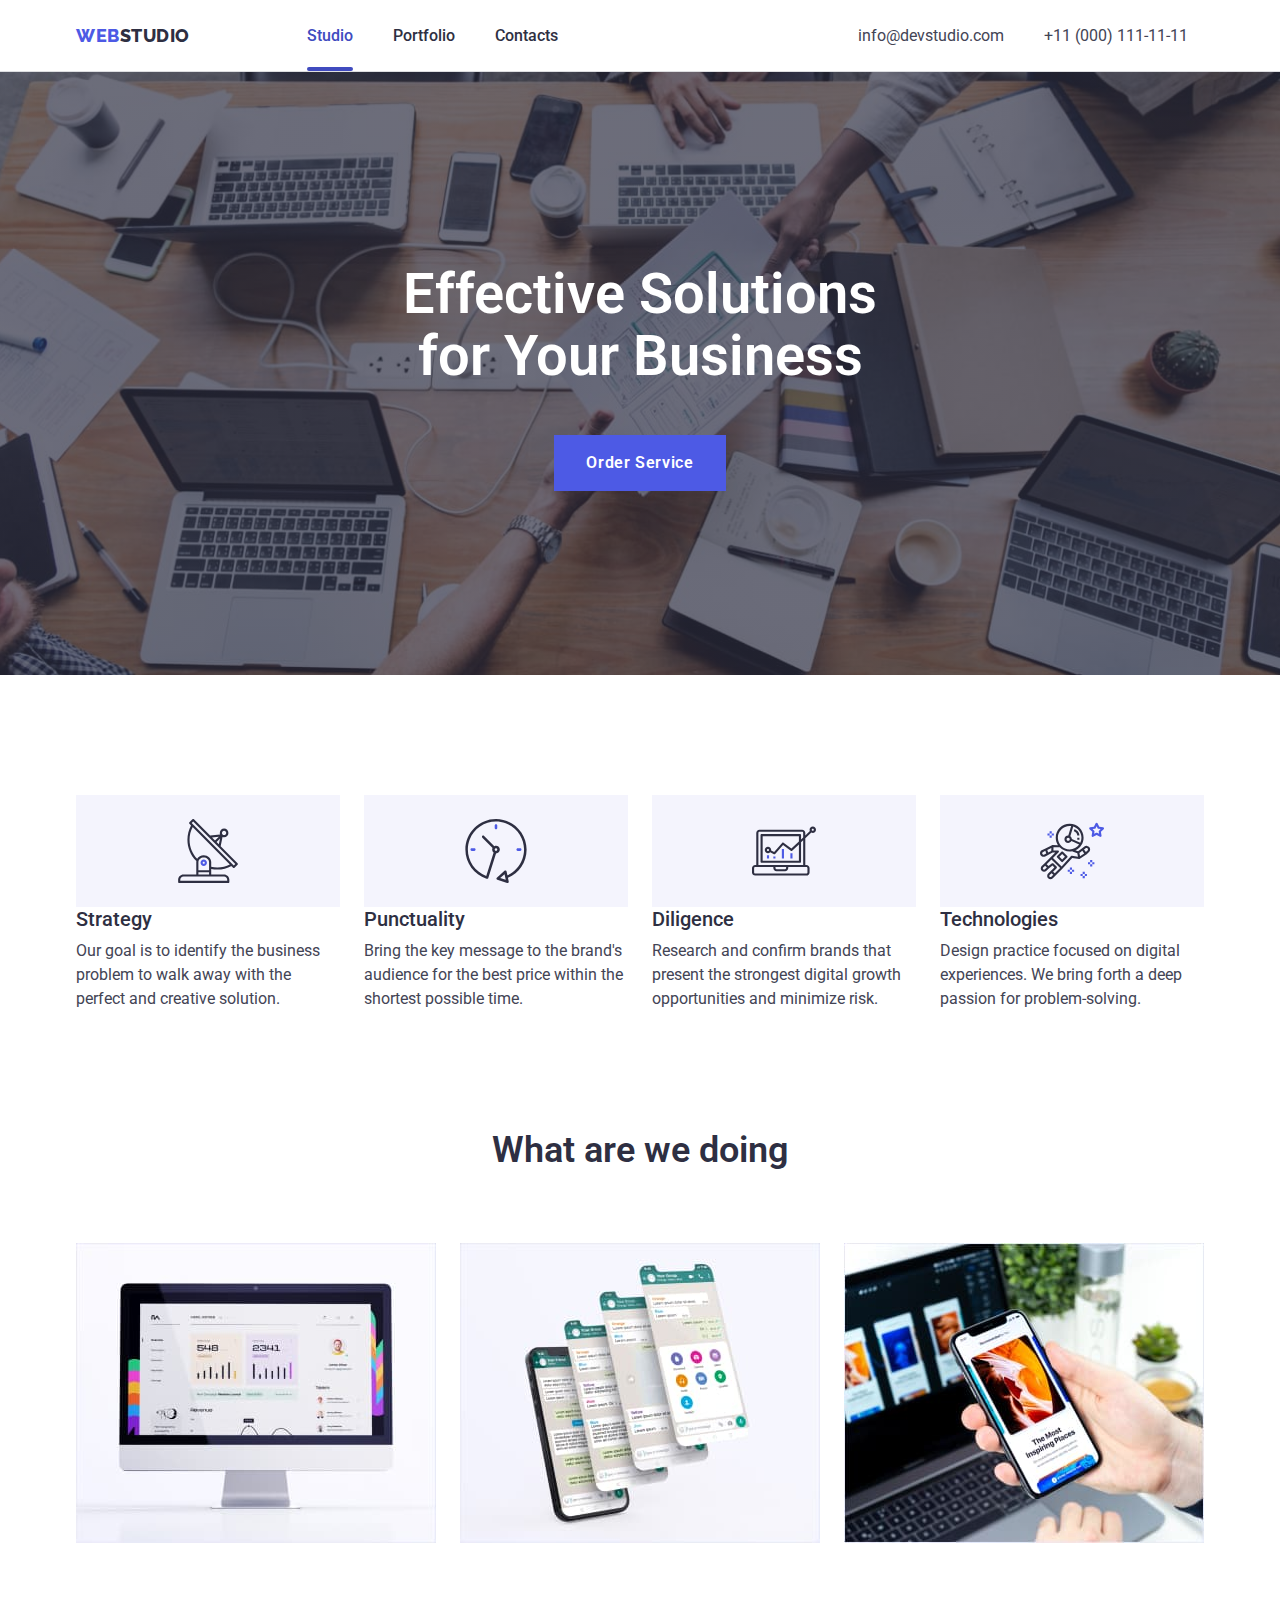
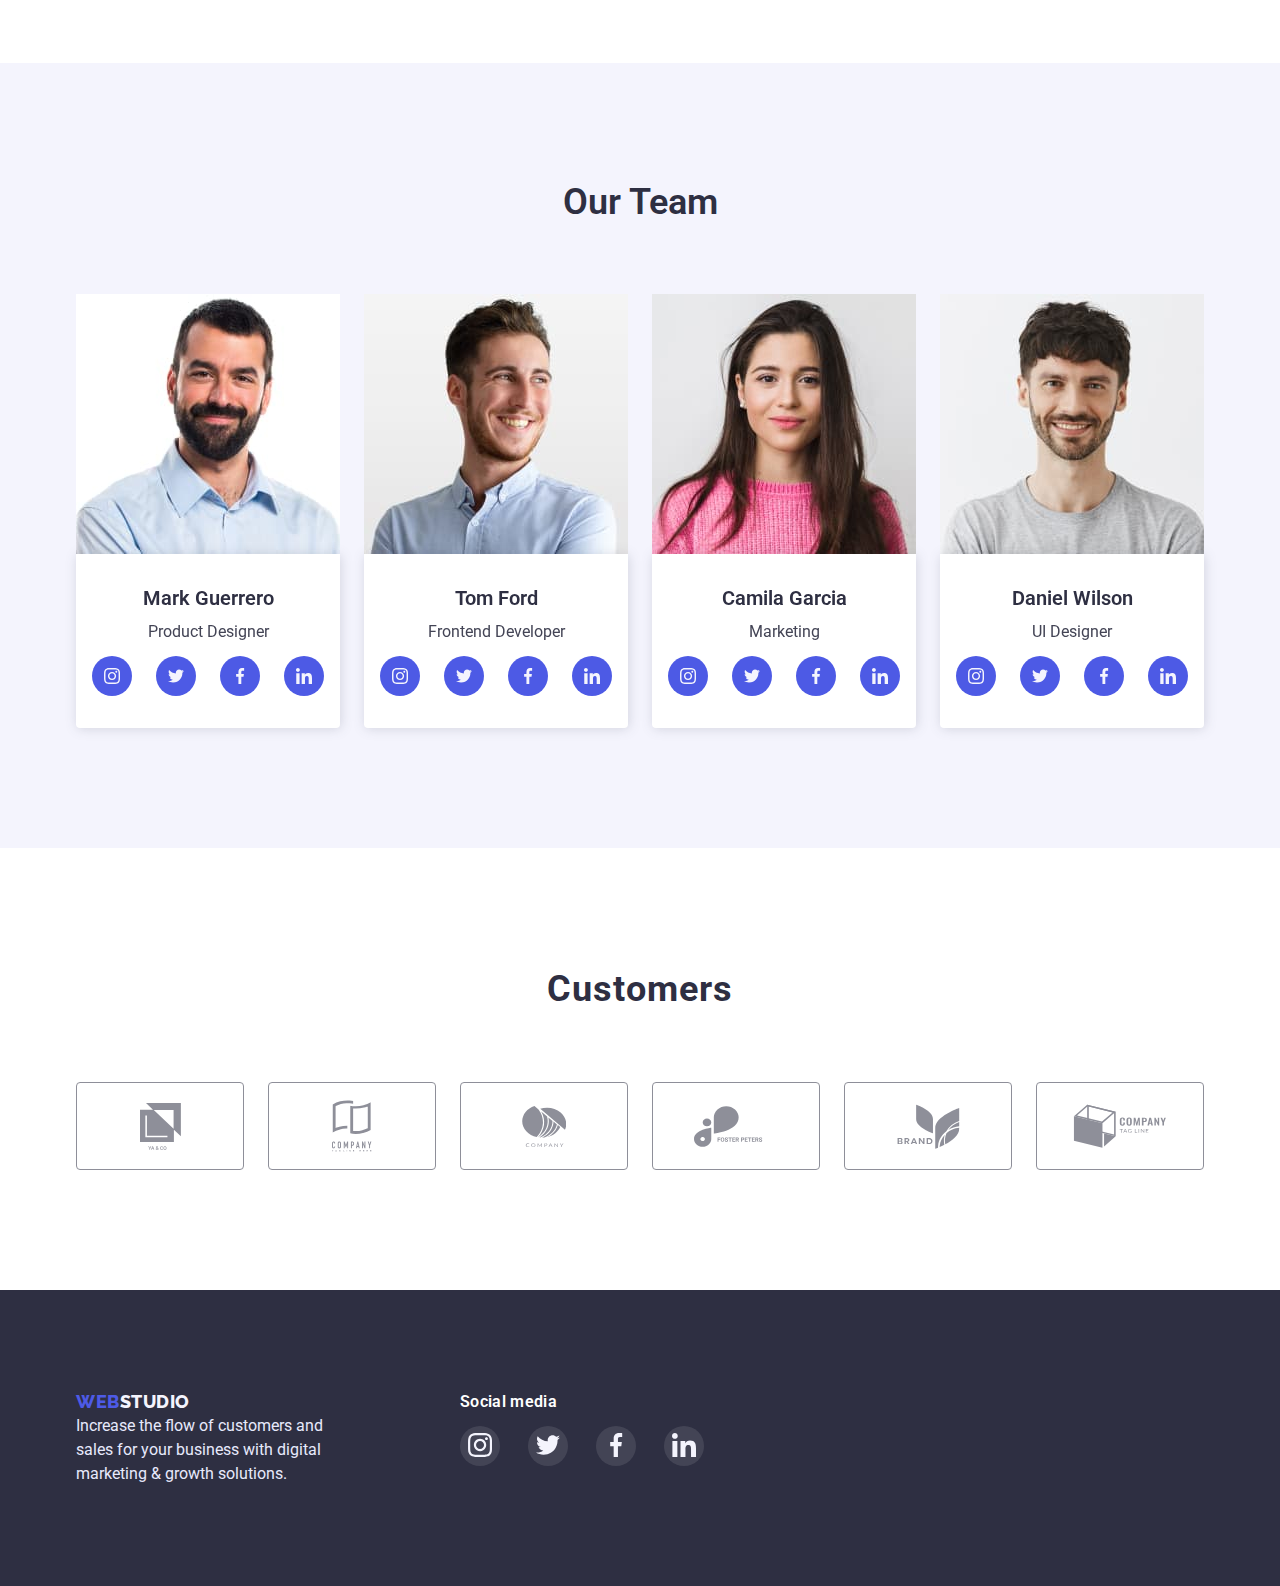
==== index.html @ 89c44a88 "Initial commit" ====
<!DOCTYPE html>
<html lang="en">
  <head>
    <meta charset="UTF-8" />
    <meta http-equiv="X-UA-Compatible" content="IE=edge" />
    <meta name="viewport" content="width=device-width, initial-scale=1.0" />
    <title>WebStudio</title>

    <link rel="preconnect" href="https://fonts.googleapis.com" />
    <link rel="preconnect" href="https://fonts.gstatic.com" crossorigin />
    <link
      href="https://fonts.googleapis.com/css2?family=Raleway:wght@800&family=Roboto:wght@400;500;700;900&display=swap"
      rel="stylesheet"
    />
    <link
      rel="stylesheet"
      href="https://cdnjs.cloudflare.com/ajax/libs/modern-normalize/1.1.0/modern-normalize.min.css"
    />
    <link rel="stylesheet" href="./CSS/styles.css" />
  </head>
  <body>
    <header class="global-nav midd">
      <div class="container header-logo">
        <!--logo-->
        <nav class="main-nav">
          <a href="./index.html" class="logo"
            ><span class="colortext">Web</span>Studio</a
          >
          <ul class="site-nav list">
            <li class="item">
              <a href="./index.html" class="link current">Studio</a>
            </li>
            <li class="item">
              <a href="./portfolio.html" class="link">Portfolio</a>
            </li>
            <li class="item"><a href="" class="link">Contacts</a></li>
          </ul>
        </nav>
        <address class="auth-nav">
          <ul class="lists">
            <li class="item">
              <a href="mailto:info@devstudio.com" class="link"
                >info@devstudio.com</a
              >
            </li>
            <li class="item">
              <a href="tel:+110001111111" class="tel">+11 (000) 111-11-11</a>
            </li>
          </ul>
        </address>
      </div>
    </header>

    <main>
      <!--Hero-->
      <section class="hero">
        <div class="container">
          <h1 class="hero-title">
            Effective Solutions<br />
            for Your Business
          </h1>
          <button type="button" class="button" data-modal-open>
            Order Service
          </button>
        </div>
      </section>
      <!--info-->

      <section class="info section">
        <div class="container">
          <h2 class="visually-hidden">TEXT</h2>
          <ul class="listz">
            <li class="item">
              <div class="rad">
                <svg class="item-antenna">
                  <use href="images/symbol-defs.svg#icon-antenna"></use>
                </svg>
              </div>
              <h3 class="info-title">Strategy</h3>
              <p class="title-text">
                Our goal is to identify the business problem to walk away with
                the perfect and creative solution.
              </p>
            </li>

            <li class="item">
              <div class="rad">
                <svg class="item-clock">
                  <use href="images/symbol-defs.svg#icon-clock"></use>
                </svg>
              </div>
              <h3 class="info-title">Punctuality</h3>
              <p class="title-text">
                Bring the key message to the brand's audience for the best price
                within the shortest possible time.
              </p>
            </li>
            <li class="item">
              <div class="rad">
                <svg class="item-diagram">
                  <use href="images/symbol-defs.svg#icon-diagram"></use>
                </svg>
              </div>
              <h3 class="info-title">Diligence</h3>
              <p class="title-text">
                Research and confirm brands that present the strongest digital
                growth opportunities and minimize risk.
              </p>
            </li>
            <li class="item">
              <div class="rad">
                <svg class="item-astronaut">
                  <use href="images/symbol-defs.svg#icon-astronaut"></use>
                </svg>
              </div>
              <h3 class="info-title">Technologies</h3>
              <p class="title-text">
                Design practice focused on digital experiences. We bring forth a
                deep passion for problem-solving.
              </p>
            </li>
          </ul>
        </div>
      </section>

      <!--photo-->

      <section class="photo section">
        <div class="container">
          <h2 class="photo-titles">What are we doing</h2>
          <ul class="titles-ph">
            <li>
              <img src="./images/1.1.jpg" alt="IMac" width="360" />
            </li>
            <li>
              <img src="./images/1.2.jpg" alt="Smartfon" width="360" />
            </li>
            <li>
              <img
                src="./images/1.3.jpg"
                alt="Smartofon and MacBook"
                width="360"
              />
            </li>
          </ul>
        </div>
      </section>

      <!--team-->

      <section class="team section">
        <div class="container">
          <h2 class="team-titles">Our Team</h2>

          <ul class="titles-tm">
            <li class="item-tm">
              <article class="card">
                <div class="card-thumb">
                  <img src="./images/2.1.jpg" alt="men" width="264" />
                </div>
                <div class="card-content">
                  <h3 class="card-heading">Mark Guerrero</h3>
                  <p class="card-text">Product Designer</p>
                  <div class="modern-iconss">
                    <a class="media-correct" href="">
                      <svg class="instagram-icons media">
                        <use
                          href="./images/symbol-defs.svg#icon-instagram"
                        ></use>
                      </svg>
                    </a>
                    <a class="media-correct" href="">
                      <svg class="twitter-icons media">
                        <use href="./images/symbol-defs.svg#icon-twitter"></use>
                      </svg>
                    </a>
                    <a class="media-correct" href="">
                      <svg class="facebook-icons media">
                        <use
                          href="./images/symbol-defs.svg#icon-facebook"
                        ></use>
                      </svg>
                    </a>
                    <a class="media-correct" href="">
                      <svg class="linkedin-icons media">
                        <use
                          href="./images/symbol-defs.svg#icon-linkedin"
                        ></use>
                      </svg>
                    </a>
                  </div>
                </div>
              </article>
            </li>

            <li class="item-tm">
              <article class="card">
                <div class="card-thumb">
                  <img src="./images/2.2.jpg" alt="men" width="264" />
                </div>
                <div class="card-content">
                  <h3 class="card-heading">Tom Ford</h3>
                  <p class="card-text">Frontend Developer</p>
                  <div class="modern-iconss">
                    <a class="media-correct" href="">
                      <svg class="instagram-icons media">
                        <use
                          href="./images/symbol-defs.svg#icon-instagram"
                        ></use>
                      </svg>
                    </a>
                    <a class="media-correct" href="">
                      <svg class="twitter-icons media">
                        <use href="./images/symbol-defs.svg#icon-twitter"></use>
                      </svg>
                    </a>
                    <a class="media-correct" href="">
                      <svg class="facebook-icons media">
                        <use
                          href="./images/symbol-defs.svg#icon-facebook"
                        ></use>
                      </svg>
                    </a>
                    <a class="media-correct" href="">
                      <svg class="linkedin-icons media">
                        <use
                          href="./images/symbol-defs.svg#icon-linkedin"
                        ></use>
                      </svg>
                    </a>
                  </div>
                </div>
              </article>
            </li>

            <li class="item-tm">
              <article class="card">
                <div class="card-thumb">
                  <img src="./images/2.3.jpg" alt="women" width="264" />
                </div>
                <div class="card-content">
                  <h3 class="card-heading">Camila Garcia</h3>
                  <p class="card-text">Marketing</p>
                  <div class="modern-iconss">
                    <a class="media-correct" href="">
                      <svg class="instagram-icons media">
                        <use
                          href="./images/symbol-defs.svg#icon-instagram"
                        ></use>
                      </svg>
                    </a>
                    <a class="media-correct" href="">
                      <svg class="twitter-icons media">
                        <use href="./images/symbol-defs.svg#icon-twitter"></use>
                      </svg>
                    </a>
                    <a class="media-correct" href="">
                      <svg class="facebook-icons media">
                        <use
                          href="./images/symbol-defs.svg#icon-facebook"
                        ></use>
                      </svg>
                    </a>
                    <a class="media-correct" href="">
                      <svg class="linkedin-icons media">
                        <use
                          href="./images/symbol-defs.svg#icon-linkedin"
                        ></use>
                      </svg>
                    </a>
                  </div>
                </div>
              </article>
            </li>
            <li class="item-tm">
              <article class="card">
                <div class="card-thumb">
                  <img src="./images/2.4.jpg" alt="men" width="264" />
                </div>
                <div class="card-content">
                  <h3 class="card-heading">Daniel Wilson</h3>
                  <p class="card-text">UI Designer</p>
                  <div class="modern-iconss">
                    <a class="media-correct" href="">
                      <svg class="instagram-icons media">
                        <use
                          href="./images/symbol-defs.svg#icon-instagram"
                        ></use>
                      </svg>
                    </a>
                    <a class="media-correct" href="">
                      <svg class="twitter-icons media">
                        <use href="./images/symbol-defs.svg#icon-twitter"></use>
                      </svg>
                    </a>
                    <a class="media-correct" href="">
                      <svg class="facebook-icons media">
                        <use
                          href="./images/symbol-defs.svg#icon-facebook"
                        ></use>
                      </svg>
                    </a>
                    <a class="media-correct" href="">
                      <svg class="linkedin-icons media">
                        <use
                          href="./images/symbol-defs.svg#icon-linkedin"
                        ></use>
                      </svg>
                    </a>
                  </div>
                </div>
              </article>
            </li>
          </ul>
        </div>
      </section>
      <!-- Customers-->
      <section class="section-customers">
        <h2 class="customer-title">Customers</h2>
        <div class="container">
          <ul class="customer-list">
            <li class="customer-items">
              <a class="customer-links" href=""
                ><svg class="item-group">
                  <use href="./images/symbol-defs.svg#icon-group"></use>
                </svg>
              </a>
            </li>
            <li class="customer-items">
              <a class="customer-links" href=""
                ><svg class="item-groupa">
                  <use href="./images/symbol-defs.svg#icon-groupa"></use>
                </svg>
              </a>
            </li>
            <li class="customer-items">
              <a class="customer-links" href=""
                ><svg class="item-objecf">
                  <use href="./images/symbol-defs.svg#icon-objecf"></use>
                </svg>
              </a>
            </li>
            <li class="customer-items">
              <a class="customer-links" href=""
                ><svg class="item-groupb">
                  <use href="./images/symbol-defs.svg#icon-groupb"></use>
                </svg>
              </a>
            </li>
            <li class="customer-items">
              <a class="customer-links" href=""
                ><svg class="item-groupc">
                  <use href="./images/symbol-defs.svg#icon-groupc"></use>
                </svg>
              </a>
            </li>
            <li class="customer-items">
              <a class="customer-links" href=""
                ><svg class="item-objectd">
                  <use href="./images/symbol-defs.svg#icon-objectd"></use>
                </svg>
              </a>
            </li>
          </ul>
        </div>
      </section>
    </main>
    <!--footer-->

    <footer class="down">
      <div class="container">
        <ul class="modem">
          <li>
            <a href="./index.html" class="down-logo"
              ><span class="colortext">Web</span>Studio</a
            >
            <p class="down-text">
              Increase the flow of customers and sales for your business with
              digital marketing & growth solutions.
            </p>
          </li>
          <li class="social-block">
            <div class="down-social">
              <h2 class="social-text">Social media</h2>
              <a class="social-items" href=""
                ><svg class="down-instagram social">
                  <use href="./images/symbol-defs.svg#icon-instagram"></use>
                </svg>
              </a>

              <a class="social-items" href=""
                ><svg class="down-twitter social">
                  <use href="./images/symbol-defs.svg#icon-twitter"></use>
                </svg>
              </a>

              <a class="social-items" href=""
                ><svg class="down-facebook social">
                  <use href="./images/symbol-defs.svg#icon-facebook"></use>
                </svg>
              </a>

              <a class="social-items" href=""
                ><svg class="down-linkedin social">
                  <use href="./images/symbol-defs.svg#icon-linkedin"></use>
                </svg>
              </a>
            </div>
          </li>
        </ul>
      </div>
    </footer>

    <div class="backdrop is-hidden" data-modal>
      <div class="modal">
        <button type="button" class="modal-btn" data-modal-close>
          <svg class="modal-icon">
            <use href="./images/symbol-defs.svg#icon-vector"></use>
          </svg>
        </button>
      </div>
    </div>

    <script src="./js/modal.js"></script>
  </body>
</html>
---- CSS/styles.css ----
/* logo - #4D5AE5
          #2E2F42
   шапка - #2E2F42
           #4D5AE5
  кнопки - #FFFFFF
          #4D5AE5
  hero - #2E2F42
  основной текст - #434455
  h - #2E2F42
  footer - #E7E9FC
  #2E2F42
*/
:root {
  --first-text-color: #434455;
  --second-text-color: #4d5ae5;
  --third-text-color: #2e2f42;
  --card-set-gap: 24px;
}
body {
  background-color: #ffffff;
  font-family: Roboto, sans-serif;
  color: var(--first-text-color);
  font-size: 16px;
}

h1,
h2,
h3,
h4,
h5,
h6,
p,
ul {
  margin-top: 0;
  margin-bottom: 0;
}
.down-logo {
  text-decoration: none;
}
.list {
  list-style-type: none;
}
.listz {
  list-style-type: none;
  display: flex;
}
.example {
  list-style-type: none;
}
.example a {
  text-decoration: none;
}
.filter-link {
  list-style-type: none;
}
.visually-hidden {
  position: absolute;
  width: 1px;
  height: 1px;
  margin: -1px;
  border: 0;
  padding: 0;
  white-space: nowrap;
  clip-path: inset(100%);
  clip: rect(0 0 0 0);
  overflow: hidden;
}
/* container*/
.container {
  width: 1158px;
  padding-right: 15px;
  padding-left: 15px;
  margin: 0 auto;
  align-items: center;
}
.section {
  padding-bottom: 120px;
}
/* main-nav */
.main-nav {
  display: flex;
  align-items: center;
}

/* logo 
#4D5AE5
#2E2F42
*/
.logo {
  color: var(--third-text-color);
  font-family: "Raleway";
  font-weight: 800;
  font-size: 18px;
  line-height: 1.34;
  letter-spacing: 0.03em;
  text-transform: uppercase;
  text-decoration: none;
}
.colortext {
  color: var(--second-text-color);
}
.global-nav {
  display: inline-block;
  height: 72px;
  padding-top: 24px;
  text-align: center;
  width: 100%;
}
.header-logo {
  display: flex;
}
/*site-nav*/
.site-nav {
  display: flex;
  margin-left: 77px;
  margin-right: 260px;
}

.site-nav .item:not(:last-child) {
  margin-right: 40px;
}
.site-nav .list {
  color: var(--third-text-color);
  font-weight: 600;
  line-height: 1.5;
}

.site-nav .link:hover,
.site-nav .link:focus {
  color: var(--second-text-color);
}

/*.site-nav .item:hover{
  border-bottom: solid;
  border-color: var(--second-text-color);
}*/
.site-nav .link {
  position: relative;
  text-decoration: none;
  font-weight: 500;
  font-size: 16px;
  line-height: 1.5;
  color: var(--third-text-color);

  padding-top: 24px;
  padding-bottom: 26px;

  transition: color 250ms cubic-bezier(0.4, 0, 0.2, 1);
}
.current::after {
  content: "";
  position: absolute;

  left: 0;
  bottom: 0;

  display: block;
  width: 100%;
  height: 4px;
  border-radius: 2px;
  background-color: #404bbf;
  opacity: 1;
  transition: opacity 250ms cubic-bezier(0.4, 0, 0.2, 1);
  font-weight: bold;
}

.site-nav .current {
  transition: color 250ms cubic-bezier(0.4, 0, 0.2, 1);
  color: #404bbf;
}

/*auth-nav*/

.lists {
  list-style-type: none;
  display: flex;
  margin-left: auto;
  align-items: center;
  justify-content: flex-end;
}
.lists .item + .item {
  margin-left: 40px;
}
.auth-nav .link {
  margin-top: 24px;
  margin-bottom: 24px;

  line-height: 1.5;
  text-decoration: none;
  color: var(--first-text-color);

  cursor: default;
  font-style: normal;
  transition: color 250ms cubic-bezier(0.4, 0, 0.2, 1);
}
.auth-nav .tel {
  margin-top: 24px;
  margin-bottom: 24px;
  line-height: 1.5;
  max-width: 151px;

  text-decoration: none;
  color: var(--first-text-color);
  cursor: default;
  font-style: normal;
  transition: color 250ms cubic-bezier(0.4, 0, 0.2, 1);
}
.auth-nav .link:hover,
.auth-nav .link:active {
  color: var(--second-text-color);
}
.auth-nav .tel:hover,
.auth-nav .tel:active {
  color: var(--second-text-color);
}

/* hero
#2E2F42
#FFFFFF
#4D5AE5*/
.hero {
  background-image: linear-gradient(
      to right,
      rgba(46, 47, 66, 0.7),
      rgba(46, 47, 66, 0.7)
    ),
    url(../images/people-office.jpg);
  height: 603px;
  max-width: 1440px;
  background-repeat: no-repeat;
  background-position: center;
  background-size: cover;
  margin-left: auto;
  margin-right: auto;

  background-color: var(--third-text-color);
  text-align: center;
  padding-top: 192px;
  padding-bottom: 192px;
}
.hero-title {
  text-align: center;
  margin-top: 0;
  margin-bottom: 48px;

  color: #ffffff;
  font-weight: 600;
  font-size: 56px;
  line-height: 1.1;
}
.hero .button {
  background-color: var(--second-text-color);
  color: #ffffff;
  border: var(--second-text-color);
  font-weight: 600;
  font-family: inherit;
  font-size: 16px;
  line-height: 1.5;
  letter-spacing: 0.04em;
  cursor: pointer;
  font-family: inherit;
  padding: 16px 32px;
  transition: background-color 250ms cubic-bezier(0.4, 0, 0.2, 1);
}
.hero .button:hover,
.hero .button:focus {
  background-color: #404bbf;
}
/* info
#2E2F42 */
.rad {
  width: 264px;
  height: 112px;
  background-color: #f4f4fd;

  display: flex;
  justify-content: center;
  align-items: center;
  text-align: center;
}
.item-antenna {
  width: 64px;
  height: 64px;
}
.item-clock {
  width: 64px;
  height: 64px;
}
.item-diagram {
  width: 64px;
  height: 64px;
}
.item-astronaut {
  width: 64px;
  height: 64px;
}

.info {
  padding-top: 120px;
}

.listz {
  padding-left: 0;
}
.listz .item:not(:last-child) {
  margin-right: 24px;
}

.info-title {
  margin-bottom: 8px;
  color: var(--third-text-color);
  font-weight: 500;
  font-size: 20px;
  line-height: 1.2;
}
.title-text {
  line-height: 1.5;
  width: 264px;
  font-size: 16px;
  font-family: inherit;
  color: var(--first-text-color);
}
/* photo 
#2E2F42 */

.titles-ph {
  display: flex;
  list-style-type: none;
  text-decoration: none;
  padding-left: 0;
}
.titles-ph li:not(:last-child) {
  margin-right: 24px;
}
.titles-ph:nth-child(n3) {
  margin-right: 0;
}
.photo-titles {
  color: var(--third-text-color);
  font-weight: 600;
  font-size: 36px;
  line-height: 1.1;
  text-align: center;
  margin-bottom: 72px;
}

/* team 
#2E2F42
#F4F4FD*/

.team {
  background-color: #f4f4fd;
  padding-top: 120px;
}
.team-titles {
  font-family: inherit;
  color: var(--third-text-color);
  font-weight: 600;
  font-size: 36px;
  line-height: 1.1;
  margin-bottom: 72px;
  text-align: center;
}
.card-heading {
  color: var(--third-text-color);
  font-family: inherit;
  font-weight: 600;
  font-size: 20px;
  line-height: 1.2;
}

.titles-tm {
  display: flex;
  list-style-type: none;
  padding-left: 0;
}
.titles-tm li:not(:last-child) {
  margin-right: 24px;
}

img {
  display: block;
  max-width: 100%;
  height: auto;
}
/* CARD*/

.card-content {
  text-align: center;
  padding: 32px 16px;
  background-color: #ffffff;
  filter: drop-shadow(1px 1px 6px rgba(46, 47, 66, 0.16));
  border-bottom-left-radius: 4px;
  border-bottom-right-radius: 4px;
}

.card-text {
  margin-top: 10px;
  font-size: 16px;
  line-height: 1.5;
  font-family: inherit;
}
.modern-iconss {
  display: flex;
  margin-top: 12px;
}
.media-correct:not(:last-child) {
  margin-right: 24px;
}
.media-correct {
  width: 40px;
  height: 40px;
  border-radius: 50%;
  background-color: var(--second-text-color);
  background-position: center;
  transition: background-color 250ms cubic-bezier(0.4, 0, 0.2, 1);
}

.media {
  display: inline-block;
  width: 16px;
  height: 16px;
  background-color: var(--second-text-color);
  margin-top: 12px;
  transition: background-color 250ms cubic-bezier(0.4, 0, 0.2, 1);
}
.media-correct:hover svg {
  background-color: #404bbf;
}
.media-correct:hover {
  background-color: #404bbf;
}

/*customer*/
.section-customers {
  padding-top: 120px;
  padding-bottom: 120px;
}
.customer-list {
  display: flex;
  list-style-type: none;
  text-decoration: none;
  padding-left: 0;
}
.customer-items {
  width: 168px;
  height: 88px;
}
.customer-items:not(:last-child) {
  margin-right: 24px;
}
.customer-links {
  border: 1px solid #8e8f99;
  border-radius: 4px;
  box-sizing: border-box;
  width: 100%;
  height: 100%;
  justify-content: center;
  align-items: center;
  display: flex;
  transition: border-color 250ms cubic-bezier(0.4, 0, 0.2, 1);
}

.customer-title {
  text-align: center;
  font-family: inherit;
  font-weight: 700;
  font-size: 36px;
  line-height: 42px;
  letter-spacing: 0.03em;
  color: var(--third-text-color);
  margin-bottom: 72px;
}

/*items in custom */
.item-group {
  fill: #8e8f99;
  width: 41px;
  height: 46.97px;
  transition: fill 250ms cubic-bezier(0.4, 0, 0.2, 1);
}
.item-groupa {
  fill: #8e8f99;
  width: 40px;
  height: 52px;
  transition: fill 250ms cubic-bezier(0.4, 0, 0.2, 1);
}
.item-objecf {
  fill: #8e8f99;
  width: 44px;
  height: 41px;
  transition: fill 250ms cubic-bezier(0.4, 0, 0.2, 1);
}
.item-groupb {
  fill: #8e8f99;
  width: 84px;
  height: 41px;
  transition: fill 250ms cubic-bezier(0.4, 0, 0.2, 1);
}
.item-groupc {
  fill: #8e8f99;
  width: 63px;
  height: 45px;
  transition: fill 250ms cubic-bezier(0.4, 0, 0.2, 1);
}
.item-objectd {
  fill: #8e8f99;
  width: 94px;
  height: 44px;
  color: #2e2f42;
  transition: fill 250ms cubic-bezier(0.4, 0, 0.2, 1);
}

.customer-links:hover {
  border-color: #4d5ae5;
}
.customer-links:hover svg {
  fill: #4d5ae5;
}

/* foooter сайта*/
.down {
  background-color: var(--third-text-color);
  padding-top: 100px;
  padding-bottom: 100px;
}
.down-logo {
  color: #f4f4fd;
  font-family: "Raleway";
  font-weight: 800;
  font-size: 18px;

  line-height: 1.34;
  letter-spacing: 0.03em;
  text-transform: uppercase;
  text-decoration: none;
}
.down-text {
  color: #e7e9fc;
  line-height: 1.5;
  font-size: 16px;
  width: 264px;
  font-family: inherit;
}
/* Media footer*/
.social-text {
  font-family: inherit;
  font-weight: 600;
  font-size: 16px;
  line-height: 1.5;
  letter-spacing: 0.02em;
  color: #ffffff;
  margin-bottom: 12px;
}
.modem {
  display: flex;
  list-style-type: none;
  padding-left: 0;
}
.social-block {
  margin-left: 120px;
}

.social {
  width: 24px;
  height: 24px;
  margin-top: 7px;
}

.social-items {
  display: inline-block;
  width: 40px;
  height: 40px;
  border-radius: 50%;
  text-align: center;
  background-color: rgba(255, 255, 255, 0.1);
  transition: background-color 250ms cubic-bezier(0.4, 0, 0.2, 1);
}
.social-items:not(:last-child) {
  margin-right: 24px;
}
.social-items:hover,
.social-items:focus {
  background-color: #31d0aa;
}

/* Back drop*/
.backdrop {
  position: fixed;
  width: 100%;
  height: 100%;
  z-index: 100;
  top: 0;
  left: 0;
  background-color: rgba(46, 47, 66, 0.4);

  transition: opacity 250ms cubic-bezier(0.4, 0, 0.2, 1),
    visibility 250ms cubic-bezier(0.4, 0, 0.2, 1);
}
.backdrop.is-hidden {
  opacity: 0;
  visibility: hidden;
  pointer-events: none;
}
.modal {
  position: absolute;
  width: 408px;
  height: 576px;
  left: 50%;
  top: 50%;
  transform: translate(-50%, -50%);

  background: #fcfcfc;
  box-shadow: 0px 1px 1px rgba(0, 0, 0, 0.14), 0px 1px 3px rgba(0, 0, 0, 0.12),
    0px 2px 1px rgba(0, 0, 0, 0.2);
  border-radius: 4px;
}

.modal-icon {
  width: 8px;
  height: 8px;
  transition: fill 250ms cubic-bezier(0.4, 0, 0.2, 1);
}
.modal-btn {
  position: absolute;
  top: 24px;
  right: 24px;
  display: flex;
  justify-content: center;
  align-items: center;
  cursor: pointer;

  width: 24px;
  height: 24px;
  border-radius: 50%;
  background-color: #e7e9fc;
  border: 1px solid rgba(0, 0, 0, 0.1);
  padding: 0;
  transition: background-color 250ms cubic-bezier(0.4, 0, 0.2, 1),
    border-radius 250ms cubic-bezier(0.4, 0, 0.2, 1);
}
.modal-btn:hover,
.modal-btn:active {
  background-color: #404bbf;
  border-radius: #404bbf;
}
.modal-btn:hover .modal-icon,
.modal-btn:active .modal-icon {
  fill: #ffffff;
}
/* portfolio*/

/* portfolio- button*/
.art {
  padding-top: 96px;
  padding-bottom: 120px;
}
.filter-link {
  display: flex;
  padding-left: 0;
  justify-content: center;
  margin-bottom: 72px;
}

.filter-box:not(:last-child) {
  margin-right: 24px;
}
.gallery-link {
  color: var(--second-text-color);

  background-color: #f4f4fd;
  border: 1px solid #e7e9fc;
  border-radius: 4px;
  font-weight: 500;
  font-family: inherit;
  font-size: 16px;
  line-height: 1.5;
  letter-spacing: 0.04em;
  padding: 8px 16px;
  cursor: pointer;
  transition: background-color 250ms cubic-bezier(0.4, 0, 0.2, 1),
    color 250ms cubic-bezier(0.4, 0, 0.2, 1),
    border-color 250ms cubic-bezier(0.4, 0, 0.2, 1),
    box-shadow 250ms cubic-bezier(0.4, 0, 0.2, 1);
}
.gallery-link:hover,
.gallery-link:focus {
  color: #ffffff;
  background-color: var(--second-text-color);
  box-shadow: 0px 2px 2px rgba(0, 0, 0, 0.12), 0px 2px 1px rgba(0, 0, 0, 0.08),
    0px 3px 1px rgba(0, 0, 0, 0.1);
  border-color: var(--second-text-color);
}
.midd {
  border-bottom: 1px solid;
  border-color: rgba(46, 47, 66, 0.16);
}
/* portfolio photo */

.example {
  display: flex;
  flex-wrap: wrap;
  padding-left: 0;
}
.example-titles {
  font-family: inherit;
  font-weight: 500;
  font-size: 20px;
  line-height: 1.2;
  color: var(--third-text-color);
}
.example-titles p {
  font-family: inherit;
  font-size: 16px;
  line-height: 1.5;
  color: var(--first-text-color);
}

.example a {
  line-height: 1.5;
  color: var(--first-text-color);
}

.flex-element {
  padding: 32px;
  border: 0.5px solid #f4f4fd;
  border-top: none;
  text-align: left;
  padding-left: 16px;
}
.paragraph {
  font-family: inherit;
  color: var(--first-text-color);
  font-size: 16px;
  line-height: 1.5;
}

.example-card:not(:nth-child(3n)) {
  margin-right: 24px;
}
.example-card:not(:nth-last-child(-n + 3)) {
  margin-bottom: 48px;
}

.example-card:hover {
  box-shadow: 0px 2px 1px rgba(46, 47, 66, 0.08),
    0px 1px 1px rgba(46, 47, 66, 0.16), 0px 1px 6px rgba(46, 47, 66, 0.08);
}
.flex-container {
  position: relative;
  overflow: hidden;
}
.product-overlay {
  position: absolute;
  top: 0;
  left: 0;
  width: 100%;
  height: 100%;
  background-color: #4d5ae5;

  transform: translateY(100%);
  transition: transform 250ms cubic-bezier(0.4, 0, 0.2, 1);
}
.example-card:hover .product-overlay {
  transform: translateY(0);
}
.overlay-text {
  font-family: inherit;
  color: #f4f4fd;
  font-size: 16px;
  margin-top: 40px;
  margin-left: 32px;
  margin-right: 32px;
  letter-spacing: 2%;
}
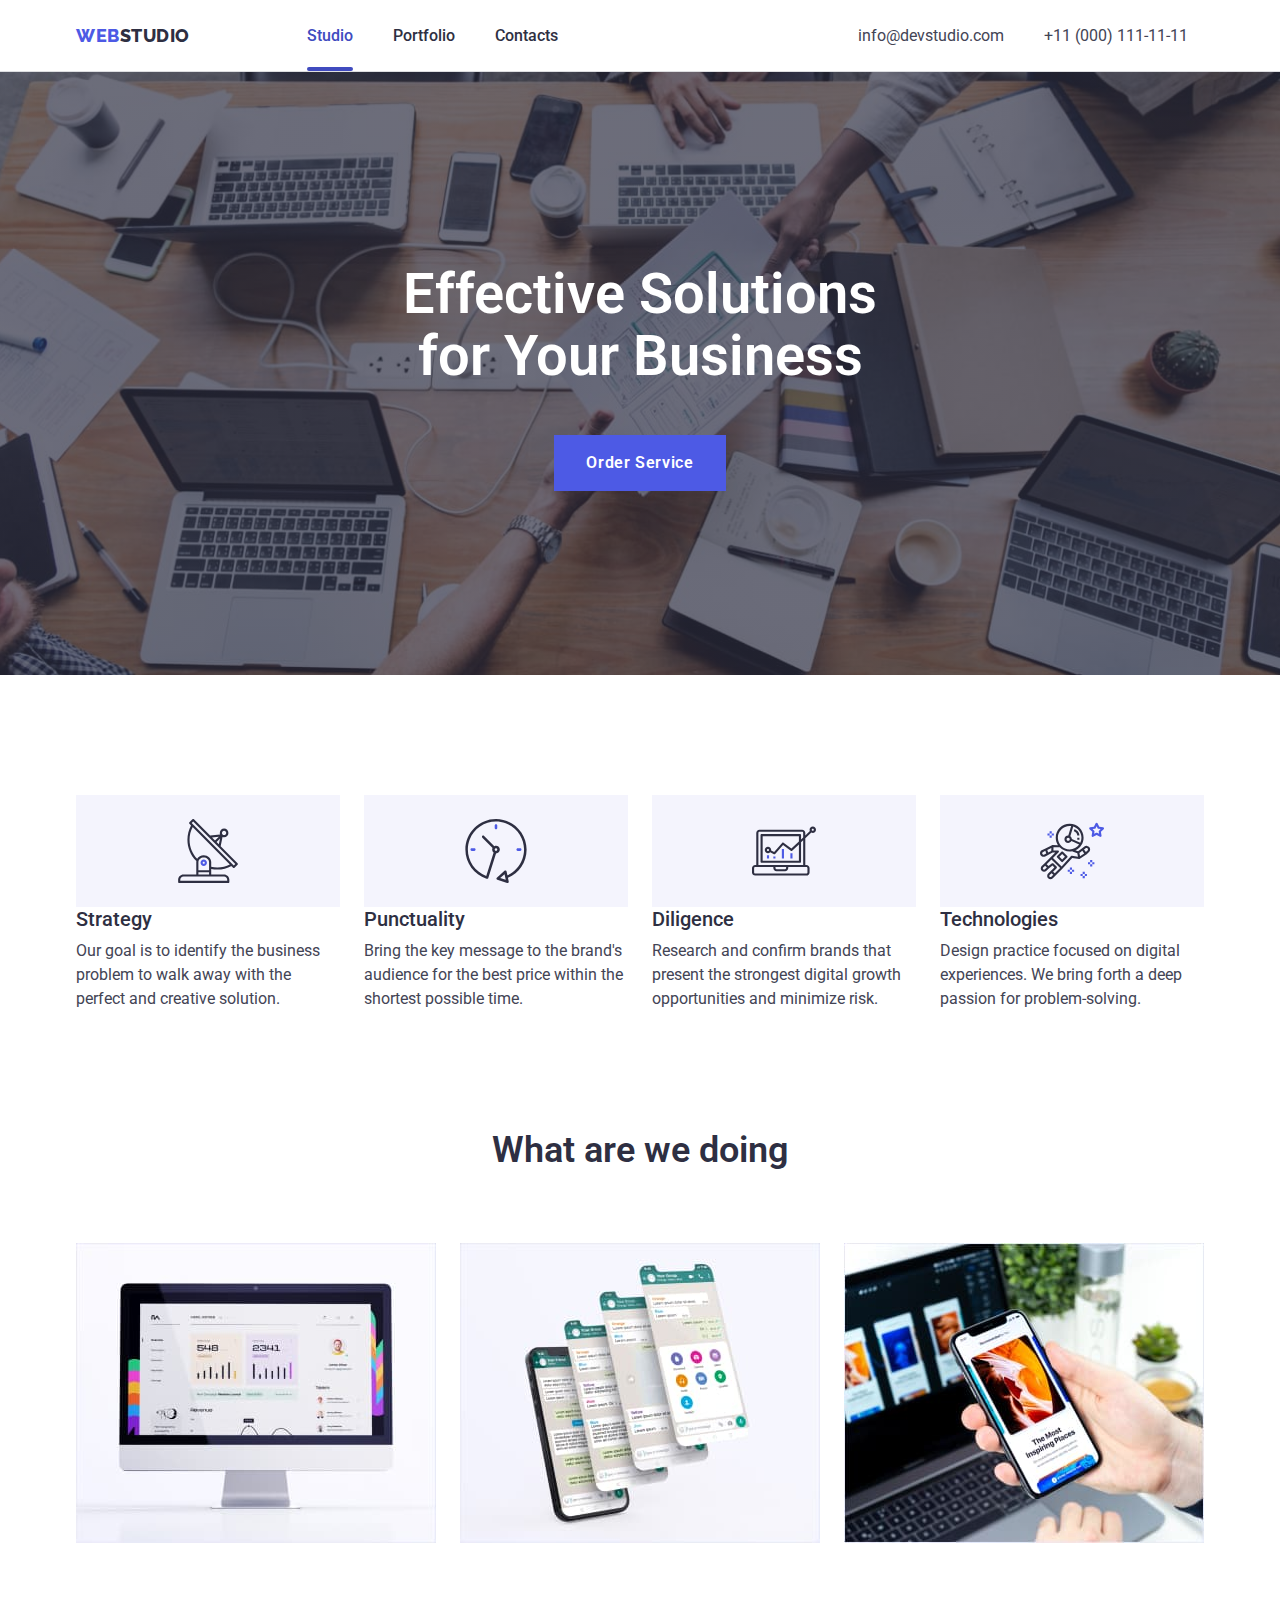
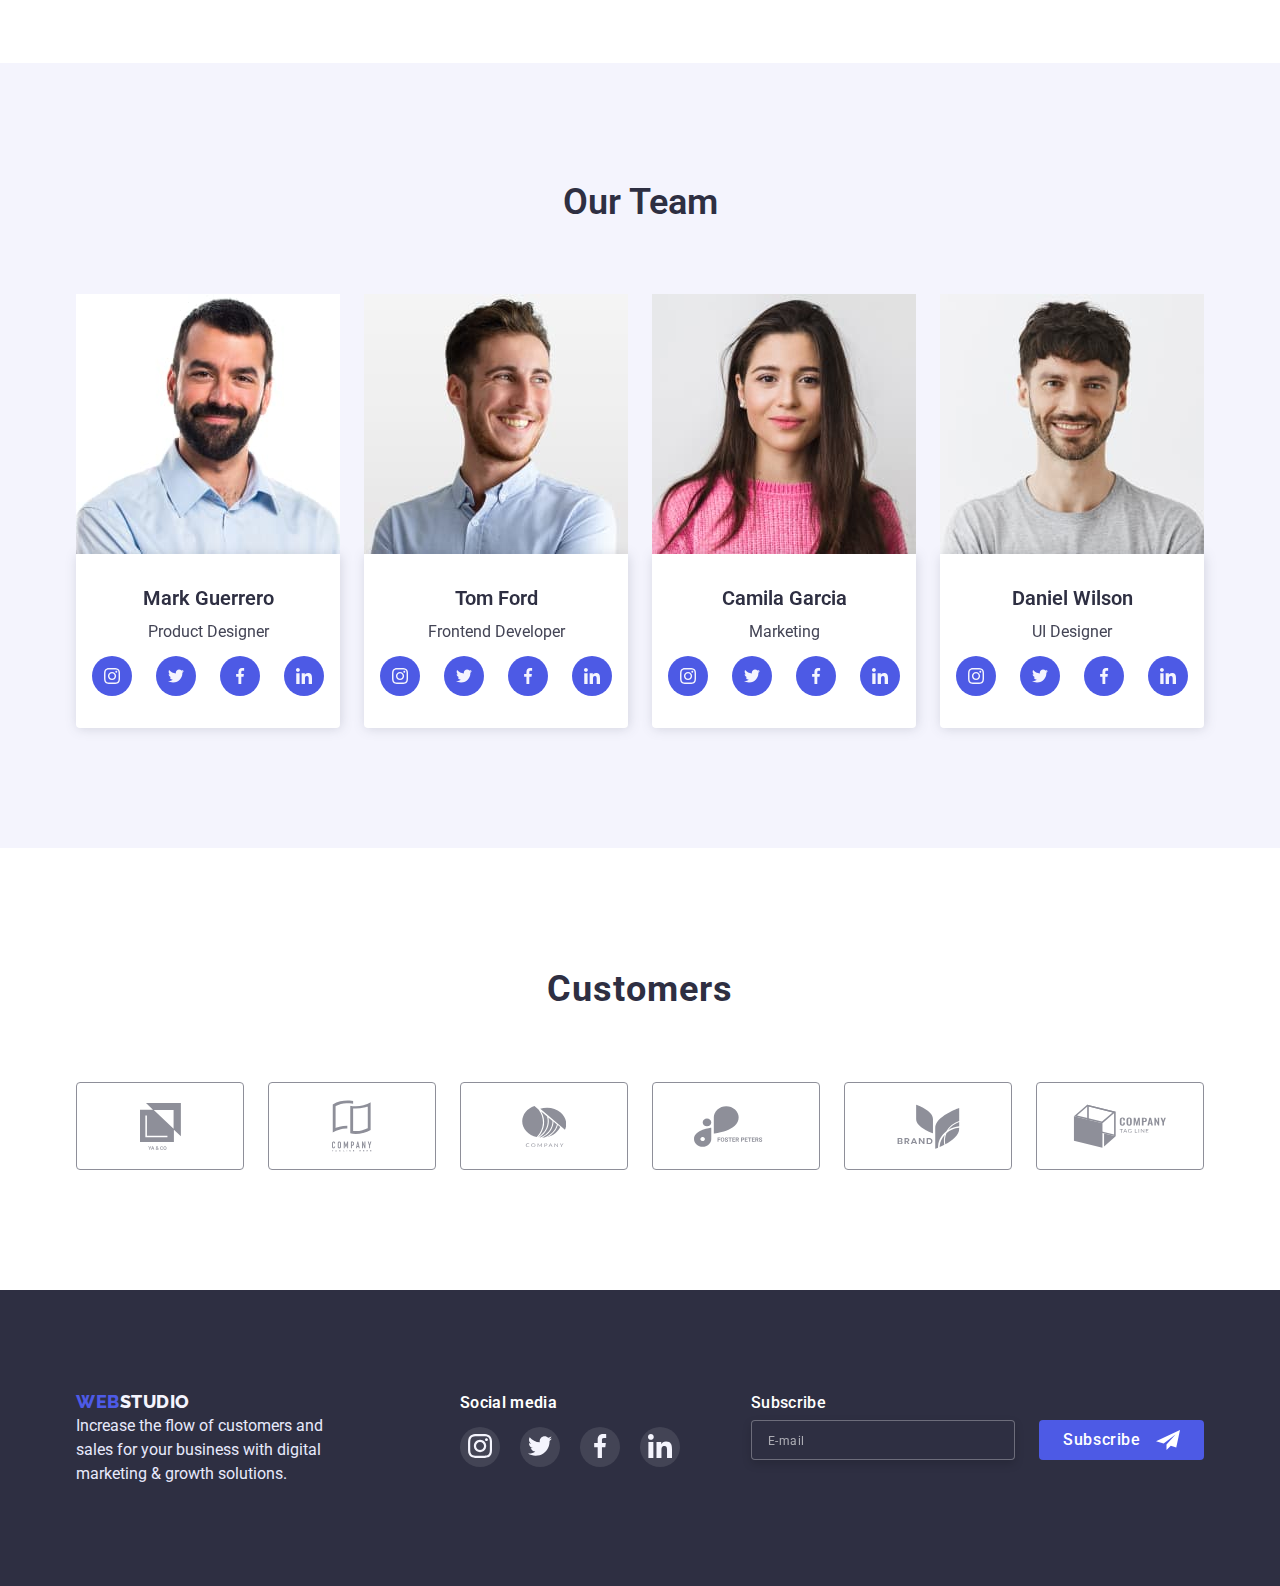
==== commit cba593fe: "new" ====
--- a/index.html
+++ b/index.html
@@ -407,6 +407,25 @@
               </a>
             </div>
           </li>
+          <li class="form-footer-block">
+            <div class="form-footer-box">
+              <h2 class="footer-form-title">Subscribe</h2>
+              <div class="footer-form-pos">
+                <label>
+                  <input
+                    type="email"
+                    name="email"
+                    id="footer-email"
+                    class="form-footer-input"
+                    placeholder="E-mail "
+                /></label>
+
+                <button type="submit" class="form-footer-button">
+                  Subscribe
+                </button>
+              </div>
+            </div>
+          </li>
         </ul>
       </div>
     </footer>
@@ -418,9 +437,66 @@
             <use href="./images/symbol-defs.svg#icon-vector"></use>
           </svg>
         </button>
+        <h2 class="form-title">
+          Leave your contacts and we will call you back
+        </h2>
+        <form class="form-kontakt">
+          <div class="form-field">
+            <label for="name" class="form-label">Name</label>
+            <div class="pos-form-icon">
+              <input type="text" name="name" id="Name" class="form-input" />
+              <svg class="form-icon">
+                <use href="./images/symbol-defs.svg#icon-kontakt"></use>
+              </svg>
+            </div>
+          </div>
+
+          <div class="form-field">
+            <label for="Phone" class="form-label">Phone</label>
+            <div class="pos-form-icon">
+              <input type="tel" name="Phone" id="Phone" class="form-input" />
+              <svg class="form-icon">
+                <use href="./images/symbol-defs.svg#icon-phone"></use>
+              </svg>
+            </div>
+          </div>
+
+          <div class="form-field">
+            <label for="Email" class="form-label">Email</label>
+            <div class="pos-form-icon">
+              <input type="email" name="Email" id="Email" class="form-input" />
+              <svg class="form-icon">
+                <use href="./images/symbol-defs.svg#icon-mail"></use>
+              </svg>
+            </div>
+          </div>
+
+          <div class="form-field">
+            <label for="Comment" class="form-label">Comment</label>
+            <textarea
+              class="comment"
+              name="comment"
+              id="comment"
+              placeholder="Text input"
+            ></textarea>
+          </div>
+
+          <input
+            type="checkbox"
+            name="accept"
+            id="accept"
+            class="accept visually-hidden"
+          />
+          <label class="label-text" for="accept"
+            >I accept the terms and conditions of the&nbsp;
+            <a href="">Privacy Policy</a></label
+          >
+          <div class="button-send">
+            <button type="submit" class="form-button">Send</button>
+          </div>
+        </form>
       </div>
     </div>
-
     <script src="./js/modal.js"></script>
   </body>
 </html>
--- a/CSS/styles.css
+++ b/CSS/styles.css
@@ -554,6 +554,7 @@
 }
 .modem {
   display: flex;
+  align-items: baseline;
   list-style-type: none;
   padding-left: 0;
 }
@@ -577,13 +578,92 @@
   transition: background-color 250ms cubic-bezier(0.4, 0, 0.2, 1);
 }
 .social-items:not(:last-child) {
-  margin-right: 24px;
+  margin-right: 16px;
 }
 .social-items:hover,
 .social-items:focus {
   background-color: #31d0aa;
 }
 
+/*-----------------form footer   ---------------------*/
+
+.footer-form-title {
+  font-family: inherit;
+  font-weight: 500;
+  font-size: 16px;
+  line-height: 1.5px;
+  letter-spacing: 0.02em;
+  color: #ffffff;
+  display: block;
+  margin-bottom: 16px;
+}
+.form-footer-input {
+  background-color: #2e2f42;
+  color: #ffffff;
+  border-radius: 4px;
+  width: 264px;
+  height: 40px;
+  border: 1px solid rgba(255, 255, 255, 0.3);
+  filter: drop-shadow(0px 4px 4px rgba(0, 0, 0, 0.15));
+  border-radius: 4px;
+  margin-right: 24px;
+  padding: 8px 16px;
+}
+.form-footer-input:focus {
+  outline: none;
+  border-color: rgba(77, 90, 229, 1);
+}
+.form-footer-input::placeholder {
+  font-family: "Roboto";
+  font-weight: 400;
+  font-size: 12px;
+  line-height: 1.5;
+  align-items: center;
+  letter-spacing: 0.04em;
+  color: rgba(255, 255, 255, 0.6);
+}
+.form-footer-block {
+  margin-left: 71px;
+}
+.form-footer-button {
+  padding-left: 24px;
+  padding-top: 8px;
+  padding-bottom: 8px;
+  padding-right: 64px;
+  width: 165px;
+  background: #4d5ae5;
+  border-radius: 4px;
+  font-weight: 500;
+  font-family: inherit;
+  font-size: 16px;
+  line-height: 1.5;
+  text-align: center;
+  letter-spacing: 0.04em;
+  position: relative;
+  color: #ffffff;
+  border: none;
+  cursor: pointer;
+}
+
+.form-footer-button::before {
+  content: " ";
+  background-image: url(../images/telegram.svg);
+  background-position: center;
+  width: 24px;
+  height: 24px;
+  position: absolute;
+  right: 24px;
+  left: 117px;
+  top: 50%;
+  transform: translateY(-50%);
+}
+.footer-form-pos {
+  display: flex;
+}
+.form-footer-box {
+  display: block;
+  justify-content: flex-end;
+}
 /* Back drop*/
 .backdrop {
   position: fixed;
@@ -605,7 +685,7 @@
 .modal {
   position: absolute;
   width: 408px;
-  height: 576px;
+  height: 584px;
   left: 50%;
   top: 50%;
   transform: translate(-50%, -50%);
@@ -773,3 +853,140 @@
   margin-right: 32px;
   letter-spacing: 2%;
 }
+
+/*---------------- kontakt form----------------*/
+.form-kontakt {
+  padding: 24px;
+}
+.form-label {
+  font-family: "Roboto";
+  font-size: 12px;
+  line-height: 1.2;
+  letter-spacing: 0.01em;
+  color: #8e8f99;
+  padding-bottom: 4px;
+}
+
+.form-field {
+  display: flex;
+  flex-direction: column;
+  margin-bottom: 8px;
+}
+.form-input {
+  width: 100%;
+}
+
+.form-field input {
+  margin: 0;
+  padding: 6px 38px;
+  border: 1px solid rgba(33, 33, 33, 0.2);
+  border-radius: 4px;
+  font-size: 14px;
+  transition: border-color 250ms cubic-bezier(0.4, 0, 0.2, 1);
+}
+
+.form-input:focus {
+  outline: none;
+  border-color: rgba(77, 90, 229, 1);
+}
+
+.form-input:focus + .form-icon {
+  fill: rgba(77, 90, 229, 1);
+}
+
+.form-title {
+  margin-bottom: 16px;
+  margin-top: 72px;
+  font-family: "Roboto";
+  font-style: normal;
+  font-weight: 500;
+  font-size: 16px;
+  line-height: 1.5;
+  text-align: center;
+  letter-spacing: 0.02em;
+  color: #2e2f42;
+}
+
+.comment {
+  border-radius: 4px;
+  resize: none;
+  width: 100%;
+  height: 120px;
+  padding: 8px;
+  transition: border-color 250ms cubic-bezier(0.4, 0, 0.2, 1);
+}
+.comment::placeholder {
+  font-family: "Roboto";
+  font-weight: 400;
+  font-size: 12px;
+  line-height: 1.2;
+  letter-spacing: 0.04em;
+  color: rgba(117, 117, 117, 0.5);
+}
+.comment:focus {
+  outline: none;
+  border-color: rgba(77, 90, 229, 1);
+}
+.button-send {
+  display: flex;
+  justify-content: center;
+}
+
+.form-button {
+  color: #ffffff;
+  padding: 16px 65px;
+  background: #4d5ae5;
+  border-color: #4d5ae5;
+  border-radius: 4px;
+  box-shadow: 0px 4px 4px rgba(0, 0, 0, 0.15);
+  font-family: "Roboto";
+  font-weight: 500;
+  font-size: 16px;
+  margin: 24px 0 24px;
+  border: none;
+  cursor: pointer;
+}
+.label-text {
+  color: #757575;
+  font-family: "Roboto";
+  font-style: normal;
+  font-weight: 400;
+  font-size: 12px;
+  line-height: 1.2;
+  letter-spacing: 0.04em;
+  margin-top: 16px;
+  display: flex;
+  align-items: center;
+}
+
+.form-icon {
+  position: absolute;
+  top: 50%;
+  left: 19px;
+  transform: translateY(-50%);
+  width: 18px;
+  height: 18px;
+  transition: fill 250ms cubic-bezier(0.4, 0, 0.2, 1);
+}
+.pos-form-icon {
+  position: relative;
+}
+
+.label-text::before {
+  content: " ";
+  display: block;
+  border: 1.25px solid #2e2f42;
+  border-radius: 2px;
+  width: 16px;
+  height: 16px;
+  margin-right: 8px;
+  cursor: pointer;
+  transition: background-image 250ms cubic-bezier(0.4, 0, 0.2, 1),
+    background-color 250ms cubic-bezier(0.4, 0, 0.2, 1);
+}
+
+.accept:checked + .label-text::before {
+  background-image: url(../images/click.svg);
+  background-color: rgba(64, 75, 191, 1);
+  background-position: center;
+}
